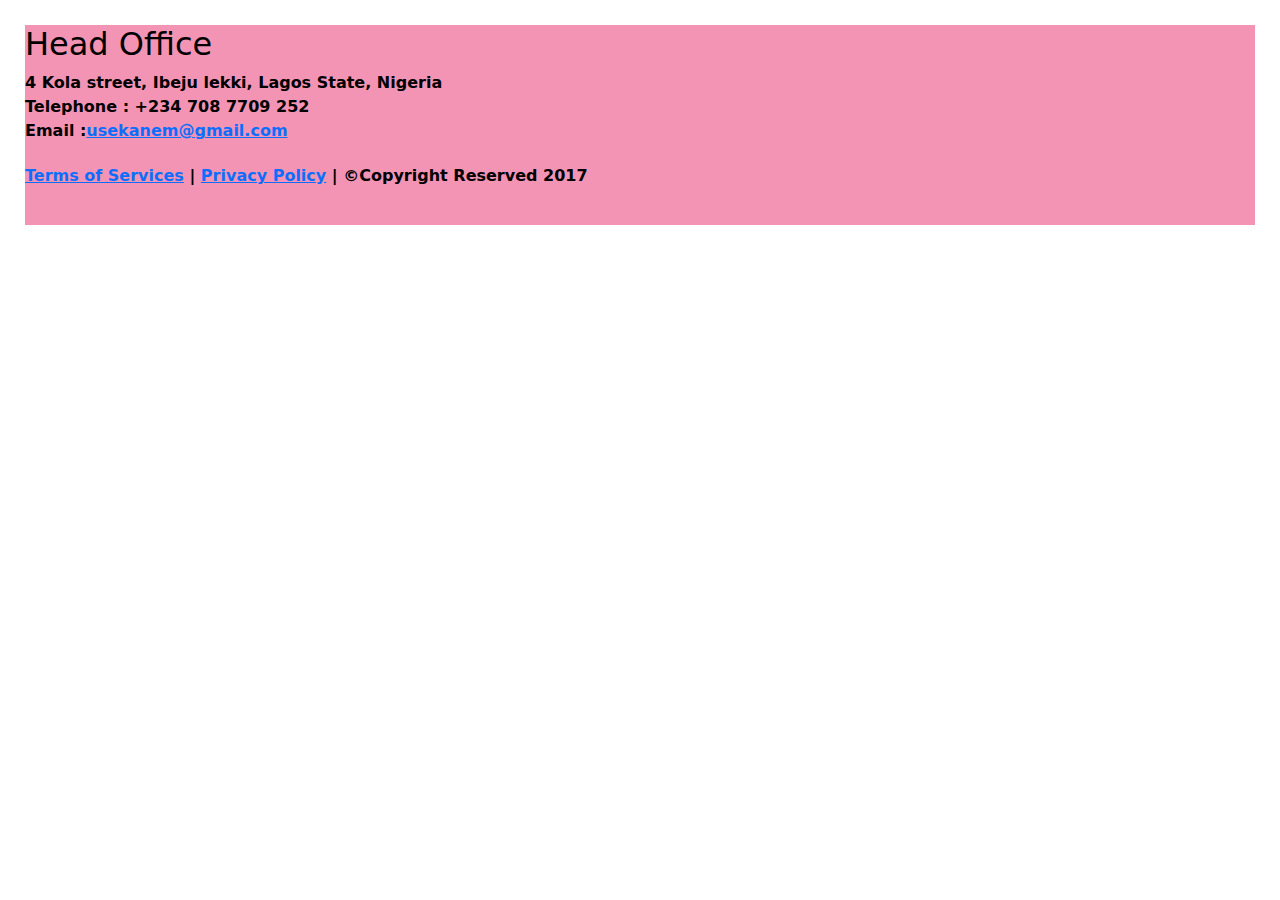
==== contact.html @ edfa3b25 "first commit" ====
<!DOCTYPE html>
<html lang="en">
<head>
    <meta charset="UTF-8">
    <meta http-equiv="X-UA-Compatible" content="IE=edge">
    <meta name="viewport" content="width=device-width, initial-scale=1.0">
    <link rel="stylesheet" href="./style.css">
    <title>Contact</title>
    <link rel="stylesheet" href="https://cdnjs.cloudflare.com/ajax/libs/font-awesome/6.3.0/css/all.min.css"
    integrity="sha512-SzlrxWUlpfuzQ+pcUCosxcglQRNAq/DZjVsC0lE40xsADsfeQoEypE+enwcOiGjk/bSuGGKHEyjSoQ1zVisanQ=="
    crossorigin="anonymous" referrerpolicy="no-referrer" />
  <link rel="stylesheet" href="https://cdn.jsdelivr.net/npm/bootstrap@5.3.0-alpha1/dist/css/bootstrap.min.css">
</head>
<body>

    <div class="footer">
        <footer>
      
          <form>
            <footer>
              <div id="box1">
                  <h2>Head Office</h2>
          
          4 Kola street, Ibeju lekki, Lagos State, Nigeria<br>
          Telephone : +234 708 7709 252<br>
          Email :<a href>usekanem@gmail.com</a><br>
              
              </div>
              
              
              <div id="box5">
              <p><a href>Terms of Services</a> | <a href="privacypolicy.html">Privacy Policy</a> | ©Copyright Reserved 2017</p>
              </div>
          
          </footer>
        </footer>
      
      </div>

      
</body>
</html>
---- style.css ----
@import url('https://fonts.googleapis.com/css2?family=Poppins:wght@200;500&family=Roboto:ital,wght@0,100;0,300;0,400;0,500;0,700;0,900;1,100;1,300;1,400;1,500;1,900&display=swap');

*{
    margin: 0;
    padding: 0;
    /* background-color: pink; */
}

body {
    font-family: Arial, Helvetica, sans-serif;
    padding: 25px;
    /* background: url(./Animated\ Shape.svg); */
  }

 
  header {
    height: 100vh;
    width: 100%;
    background:  url(./pexels-magda-ehlers-1337387.jpg);
    background-size: cover;
    
  }

  .navbar-brand img {
    /* filter: invert(1); */
    width: 150px;
    /* margin: 0; */
  }
  nav.navbar {
    background: transparent !important;
    /* background-color: lime !important; */
  }
  .navbar-expand-lg .navbar-collapse {
    /* flex-grow: 0.1 !important; */
    display: flex !important;
    align-items: center !important;
  }

  ul li {
    font-weight: 500;
  }
  ul li a {
    color: white !important;
  }
  button.btn {
    background-color: #1582ff;
    color: pink !important;
    border: none;
    border-radius: 25px;
    padding: 10px 25px;
    font-size: 13px !important;
    box-shadow: 2px 3px 13px 0px #016be45e !important;
  }

  .parent{
    background-color: white;
    width: 200px;
    height: 500px;
    border-radius: 15px;

}

body{
    background-color: gray;
   
    justify-content: space-evenly;
    align-items: center;
    height: 100vh;
    flex-wrap: wrap;
    column-gap: 40px;
    row-gap: 40px;

}

.family{
    display: flex;
    justify-content: space-around;
    margin-top: 20px;
}

.child1{
    height: 50%;
    width: 100%;
    background-size:contain;
    /* border-top-right-radius: 15px;
    border-top-left-radius: 15px; */
background-image: url(./eng1.jpg);

}

.child2{
    padding: 15px;
    display: flex;
    flex-direction: column;
    height: 50%;
    /* gap: 50px; */
    
}

.child3{
    background-image: url(./french1.png);
    height: 50%;
    width: 100%;
    background-size: contain;
}

.child5{
    background-image: url(./spain1.jpg);
    height: 50%;
    width: 100%;
    background-size: cover;
    background-repeat: no-repeat;
}

.child7{
    background-image: url(./germany.jpg);
    height: 50%;
    width: 100%;
    background-size: cover;
    background-repeat: no-repeat;
}

footer {
    width: 100%;
    height: 200px;
    background-color: rgb(243, 148, 180) ;
    color: black;
    display: grid;
    font-weight: 800;

  }
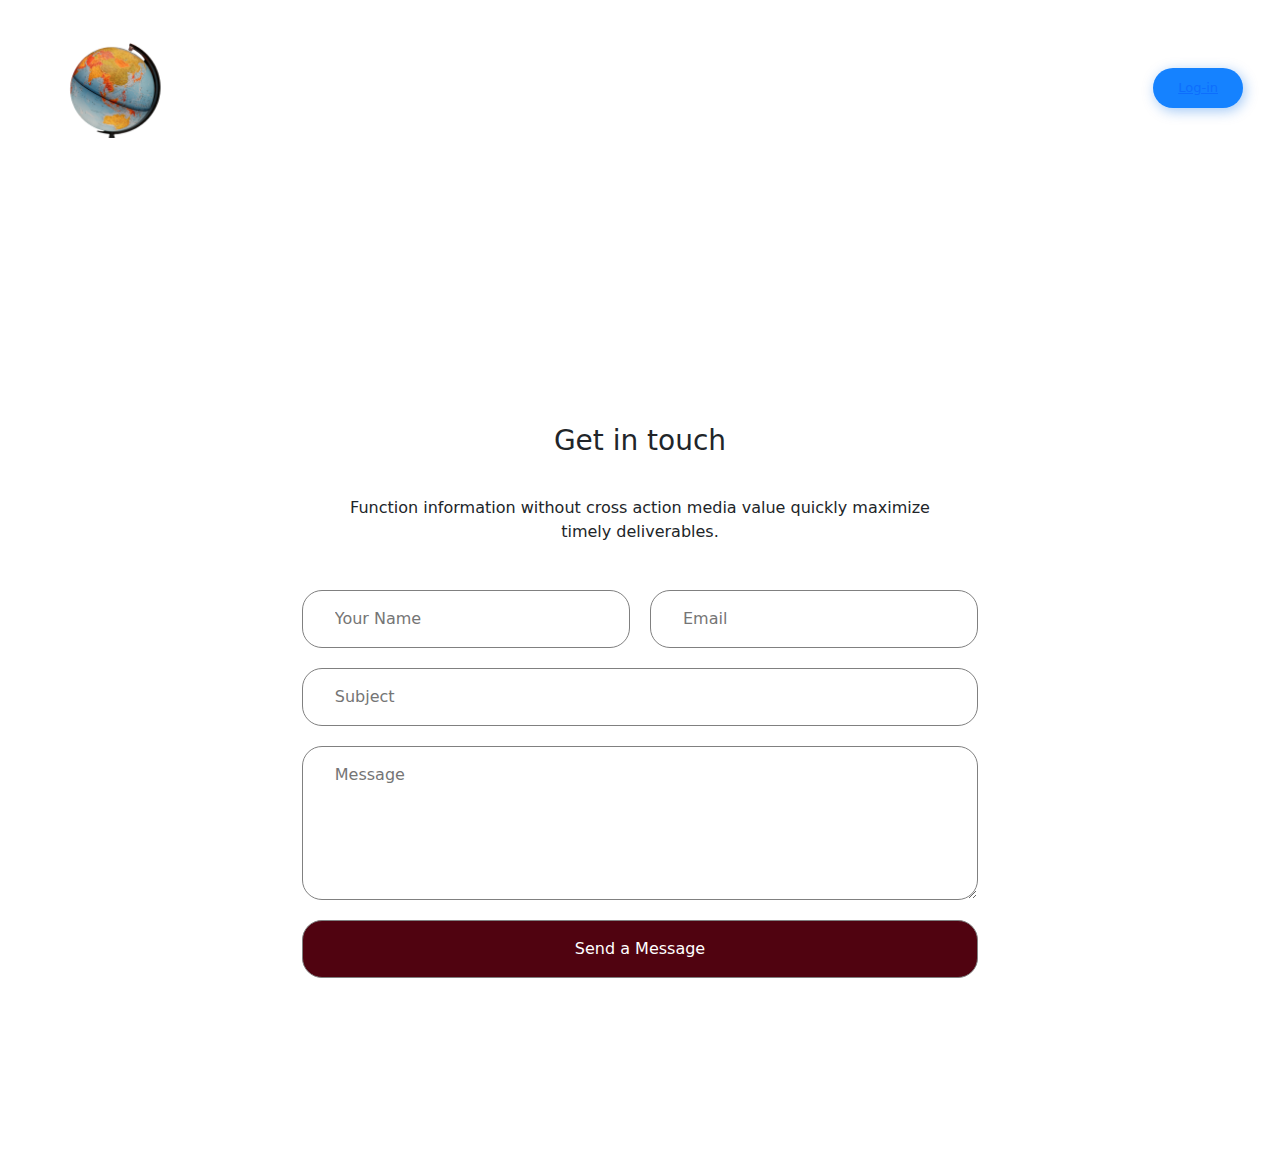
==== commit 2fb83294: "first commit" ====
--- a/contact.html
+++ b/contact.html
@@ -12,7 +12,7 @@
   <link rel="stylesheet" href="https://cdn.jsdelivr.net/npm/bootstrap@5.3.0-alpha1/dist/css/bootstrap.min.css">
 </head>
 <body>
-
+<!-- 
     <div class="footer">
         <footer>
       
@@ -35,8 +35,78 @@
           </footer>
         </footer>
       
+      </div> -->
+
+
+      <!DOCTYPE html>
+<html lang="en">
+
+<head>
+  <meta charset="UTF-8">
+  <meta http-equiv="X-UA-Compatible" content="IE=edge">
+  <meta name="viewport" content="width=device-width, initial-scale=1.0">
+  <title>Demmy-Language-Institute</title>
+  <link rel="stylesheet" href="./style.css">
+  <link rel="stylesheet" href="https://cdnjs.cloudflare.com/ajax/libs/font-awesome/6.3.0/css/all.min.css"
+    integrity="sha512-SzlrxWUlpfuzQ+pcUCosxcglQRNAq/DZjVsC0lE40xsADsfeQoEypE+enwcOiGjk/bSuGGKHEyjSoQ1zVisanQ=="
+    crossorigin="anonymous" referrerpolicy="no-referrer" />
+  <link rel="stylesheet" href="https://cdn.jsdelivr.net/npm/bootstrap@5.3.0-alpha1/dist/css/bootstrap.min.css">
+</head>
+
+<body>
+
+  <header style="background-image: none;">
+    <nav class="navbar navbar-expand-lg bg-body-tertiary">
+      <div class="container-fluid">
+        <a class="navbar-brand" href="#"><img src="./logo01.png" alt=""></a>
+        <button class="navbar-toggler" type="button" data-bs-toggle="collapse" data-bs-target="#navbarSupportedContent"
+          aria-controls="navbarSupportedContent" aria-expanded="false" aria-label="Toggle navigation">
+          <span class="navbar-toggler-icon"></span>
+        </button>
+        <div class="collapse navbar-collapse" id="navbarSupportedContent">
+          <ul class="navbar-nav me-auto mb-2 mb-lg-0">
+           
+            <li class="nav-item">
+              <a class="nav-link" href="#">Home</a>
+            </li>
+            <li class="nav-item">
+              <a class="nav-link" href="./languages.html">Languages</a>
+            </li>
+            <li class="nav-item">
+              <a class="nav-link" href="#">Get Started</a>
+            </li>
+            <li class="nav-item">
+              <a class="nav-link" href="#">About Us</a>
+            </li>
+           
+            </li>
+            <li class="nav-item">
+              <a class="nav-link" href="./contact.html">Contact Us</a>
+            </li>
+
+
+          </ul>
+          <div class="d-flex">
+
+            <button class="btn btn-outline-success"  type="submit"><a href="./login.html">Log-in</a> </button>
+          </div>
+        </div>
       </div>
+    </nav>
 
-      
-</body>
-</html>+
+    <section class="contact service">
+      <h3>Get in touch</h3>
+      <p> Function information without cross action media value quickly maximize timely deliverables.</p>
+      <form action="">
+        <div class="input-2">
+          <input type="text" placeholder="Your Name">
+          <input type="email" placeholder="Email">
+        </div>
+        <input type="text" placeholder="Subject">
+        <textarea name="" id="" cols="30" rows="5" placeholder="Message"></textarea>
+        <input class="button" type="button" value="Send a Message"></input>
+      </form>
+    </section>
+
+  </header>--- a/style.css
+++ b/style.css
@@ -38,6 +38,7 @@
 
   ul li {
     font-weight: 500;
+    color: white;
   }
   ul li a {
     color: white !important;
@@ -128,4 +129,125 @@
     display: grid;
     font-weight: 800;
 
-  }+  }
+
+  .contact {
+    height: 100vh;
+    display: flex;
+    margin-top: 100px;
+    gap: 30px;
+    justify-content: center;
+    align-items: center;
+    flex-direction: column;
+  }
+  
+  .contact p {
+    width: 50%;
+    text-align: center;
+  }
+  
+  .contact form {
+    display: flex;
+    flex-direction: column;
+    gap: 20px;
+    width: 55%;
+  }
+  
+  form .input-2 {
+    /* width: 50%; */
+    display: flex;
+    gap: 20px;
+  }
+  
+  form .input-2 input {
+    width: 50%;
+  }
+  
+  .contact form input {
+    /* width: 50%; */
+    border-radius: 20px;
+    padding: 1rem 2rem;
+    border: 1px solid grey;
+  }
+  
+  .contact form input:focus-visible,
+  .contact form textarea:focus-visible {
+    /* border: none; */
+    outline: none;
+  }
+  
+  .contact form textarea {
+    border-radius: 20px;
+    padding: 1rem 2rem;
+    border: 1px solid grey;
+  }
+  
+  .contact form .button {
+    background: rgb(80, 3, 16);
+    color: white;
+    /* transition: 0.3s ease-in-out; */
+  }
+  
+  .contact form .button:hover {
+    background: none;
+    border: 1px solid blue;
+    color: blue;
+  }
+  @media (max-width: 700px) {
+    .contact form input {
+      /* width: 50%; */
+      border-radius: 40px;
+      padding: 1rem 1rem;
+    }
+    .contact p {
+      width: 80%;
+    }
+  }
+  
+  @media (max-width: 500px) {
+    form .input-2 {
+      flex-direction: column;
+    }
+  
+    .contact form input {
+      width: 100%;
+    }
+  }
+
+  @media (max-width: 1200px) {
+    .child1 h1 {
+      width: 80%;
+      font-size: 2.5rem;
+      line-height: 1.4;
+    }
+  }
+  
+  @media (max-width: 996px) {
+   .child1 h1 {
+      width: 80%;
+      font-size: 3.5rem;
+      line-height: 1.2;
+    }
+  }
+  @media (max-width: 770px) {
+    .child1 h1 {
+      width: 100%;
+      font-size: 2.5rem;
+      line-height: 1.2;
+    }
+  
+    @media(max-width: 840px){
+      .deail-text h5 {
+        width: 80%;
+        font-size: 2.5rem;
+        line-height: 1.4;
+      }
+      }
+    
+    @media(max-width:700){
+      .detail-text p {
+        width: 70%;
+        font-size: 1rem;
+        font-weight: 300;
+      }
+    }--- a/style.css
+++ b/style.css
@@ -38,6 +38,7 @@
 
   ul li {
     font-weight: 500;
+    color: white;
   }
   ul li a {
     color: white !important;
@@ -128,4 +129,125 @@
     display: grid;
     font-weight: 800;
 
-  }+  }
+
+  .contact {
+    height: 100vh;
+    display: flex;
+    margin-top: 100px;
+    gap: 30px;
+    justify-content: center;
+    align-items: center;
+    flex-direction: column;
+  }
+  
+  .contact p {
+    width: 50%;
+    text-align: center;
+  }
+  
+  .contact form {
+    display: flex;
+    flex-direction: column;
+    gap: 20px;
+    width: 55%;
+  }
+  
+  form .input-2 {
+    /* width: 50%; */
+    display: flex;
+    gap: 20px;
+  }
+  
+  form .input-2 input {
+    width: 50%;
+  }
+  
+  .contact form input {
+    /* width: 50%; */
+    border-radius: 20px;
+    padding: 1rem 2rem;
+    border: 1px solid grey;
+  }
+  
+  .contact form input:focus-visible,
+  .contact form textarea:focus-visible {
+    /* border: none; */
+    outline: none;
+  }
+  
+  .contact form textarea {
+    border-radius: 20px;
+    padding: 1rem 2rem;
+    border: 1px solid grey;
+  }
+  
+  .contact form .button {
+    background: rgb(80, 3, 16);
+    color: white;
+    /* transition: 0.3s ease-in-out; */
+  }
+  
+  .contact form .button:hover {
+    background: none;
+    border: 1px solid blue;
+    color: blue;
+  }
+  @media (max-width: 700px) {
+    .contact form input {
+      /* width: 50%; */
+      border-radius: 40px;
+      padding: 1rem 1rem;
+    }
+    .contact p {
+      width: 80%;
+    }
+  }
+  
+  @media (max-width: 500px) {
+    form .input-2 {
+      flex-direction: column;
+    }
+  
+    .contact form input {
+      width: 100%;
+    }
+  }
+
+  @media (max-width: 1200px) {
+    .child1 h1 {
+      width: 80%;
+      font-size: 2.5rem;
+      line-height: 1.4;
+    }
+  }
+  
+  @media (max-width: 996px) {
+   .child1 h1 {
+      width: 80%;
+      font-size: 3.5rem;
+      line-height: 1.2;
+    }
+  }
+  @media (max-width: 770px) {
+    .child1 h1 {
+      width: 100%;
+      font-size: 2.5rem;
+      line-height: 1.2;
+    }
+  
+    @media(max-width: 840px){
+      .deail-text h5 {
+        width: 80%;
+        font-size: 2.5rem;
+        line-height: 1.4;
+      }
+      }
+    
+    @media(max-width:700){
+      .detail-text p {
+        width: 70%;
+        font-size: 1rem;
+        font-weight: 300;
+      }
+    }